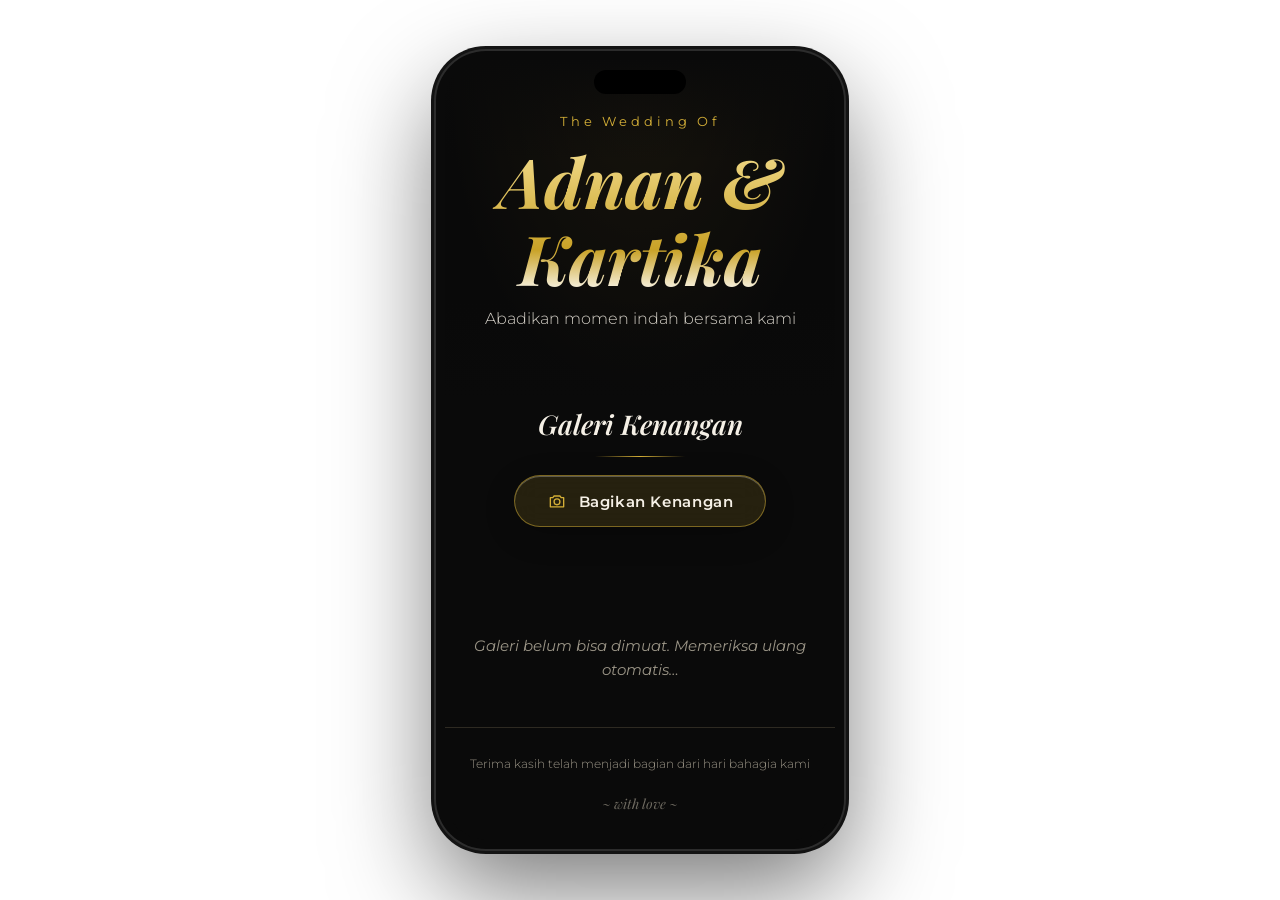
==== index.html @ cdf617f9 "Update index.html" ====
<!DOCTYPE html>
<html lang="id">
<head>
<meta charset="UTF-8">
<meta name="viewport" content="width=device-width, initial-scale=1, viewport-fit=cover">
<title>Galeri Kenangan</title>
<link href="https://fonts.googleapis.com/css2?family=Playfair+Display:ital,wght@0,400;0,600;1,500;1,700&family=Montserrat:wght@300;400;600&display=swap" rel="stylesheet">
<link rel="stylesheet" href="shared.css">
<script>/* penanda mode pratinjau (iframe admin) dipasang sebelum render agar tidak ada lonjakan layout */
if(location.hash==='#preview'&&parent!==window)document.documentElement.className='pv';</script>
<style>
.in>*{animation:up 1.3s cubic-bezier(.2,.7,.2,1) backwards}
.in>:nth-child(2){animation-delay:.25s}.in>:nth-child(3){animation-delay:.5s}
@keyframes up{from{opacity:0;transform:translateY(22px);filter:blur(6px)}}
.vbtn{margin-top:18px;display:inline-flex;align-items:center;gap:12px;padding:15px 32px;border-radius:999px;border:1px solid color-mix(in srgb,var(--gold) 50%,transparent);background:color-mix(in srgb,var(--gold) 14%,transparent);-webkit-backdrop-filter:blur(14px) saturate(1.5);backdrop-filter:blur(14px) saturate(1.5);color:var(--tx);font:600 .95rem 'Montserrat',sans-serif;letter-spacing:.04em;box-shadow:0 8px 32px #0003,inset 0 1px 0 #fff4;transition:transform .5s cubic-bezier(.2,.8,.2,1),background .5s,box-shadow .5s}
.vbtn svg{width:20px;height:20px;fill:none;stroke:var(--gold);stroke-width:1.6;stroke-linejoin:round;transition:transform .6s}
.vbtn:hover,.vbtn:focus-visible{background:color-mix(in srgb,var(--gold) 24%,transparent);transform:translateY(-3px);box-shadow:0 14px 40px #0004,0 0 0 1px var(--gold),inset 0 1px 0 #fff6}
.vbtn:hover svg{transform:rotate(-8deg) scale(1.12)}
.vbtn:active{transform:translateY(-1px) scale(.98)}
.gh{text-align:center;padding:6px 20px 4px}
.gh h2{font:italic 600 1.7rem 'Playfair Display',serif;margin:0}
.gh small{display:block;color:var(--mut);font-size:.8rem;margin-top:4px}
.gh i{display:block;width:90px;height:1px;margin:14px auto 0;background:linear-gradient(90deg,transparent,var(--gold),transparent)}
/* Layout HP: selalu 2 kolom, tidak bergantung lebar jendela (di desktop tampil di dalam bingkai HP) */
.gal{columns:2;column-gap:10px;margin:0;padding:18px 12px 40px}
.ph{break-inside:avoid;margin:0 0 10px;position:relative;overflow:hidden;border-radius:18px;background:var(--card);cursor:pointer;animation:pop 1.9s cubic-bezier(.16,.8,.24,1) backwards;animation-delay:calc(var(--d,0)*140ms);transition:transform .7s cubic-bezier(.2,.8,.2,1),box-shadow .7s,opacity .5s;-webkit-tap-highlight-color:transparent}
/* foto muncul melayang naik, membesar pelan, dan menajam */
@keyframes pop{from{opacity:0;transform:translateY(44px) scale(.9);filter:blur(7px)}}
.ph:hover,.ph:focus-visible,.ph:active{transform:translateY(-8px) rotate(-1.6deg) scale(1.02);box-shadow:0 20px 40px #0008}
.ph.out{opacity:0;transform:scale(.9)}
.ph img{width:100%;display:block;min-height:110px;transition:transform .9s cubic-bezier(.2,.8,.2,1)}
.ph:hover img{transform:scale(1.04)}
.cp{position:absolute;left:0;right:0;bottom:0;padding:26px 10px 8px;text-align:left;color:#fff;background:linear-gradient(transparent,rgba(0,0,0,.66))}
.cp span{display:-webkit-box;-webkit-box-orient:vertical;-webkit-line-clamp:2;line-clamp:2;overflow:hidden;font-size:.66rem;font-weight:300;line-height:1.35;letter-spacing:.01em;color:#fff}
.cp b{display:block;margin-top:1px;color:var(--ac);font-size:.6rem;font-weight:400;letter-spacing:.04em;overflow:hidden;text-overflow:ellipsis;white-space:nowrap}
.cp span:empty{display:none}
.msg{text-align:center;color:var(--mut);padding:30px 20px;font-style:italic}
.adm{display:inline-block;margin-top:14px;padding:6px 10px;color:var(--mut);font:italic .85rem 'Playfair Display',serif;text-decoration:none;opacity:.7;transition:.4s}
.adm:hover{color:var(--gold);opacity:1}
.mask{position:fixed;inset:0;z-index:60;display:grid;place-items:center;padding:12px;background:rgba(5,4,3,.82);backdrop-filter:blur(10px);opacity:0;visibility:hidden;transition:opacity .45s,visibility .45s}
.mask.on{opacity:1;visibility:visible}
.win{width:min(100%,500px);max-height:100%;overflow:auto;background:radial-gradient(circle at 85% 100%,rgba(212,175,55,.28),transparent 55%),radial-gradient(circle at 0 0,rgba(120,90,200,.16),transparent 50%),#14110c;border:1px solid #4a3d1c;border-radius:20px;padding:14px;box-shadow:0 30px 80px #000;transform:translateY(26px) scale(.94);transition:transform .6s cubic-bezier(.2,.8,.2,1)}
.mask.on .win{transform:none}
.bar{display:flex;justify-content:space-between;align-items:center;margin-bottom:10px}
.bar b{font:italic 600 1.1rem 'Playfair Display',serif;color:var(--gold)}
.view{--ar:.75;position:relative;overflow:hidden;margin:auto;width:min(100%,calc((100dvh - 350px)*var(--ar)));aspect-ratio:var(--ar);background:#000;border-radius:14px;transition:width .5s,aspect-ratio .5s}
.view.ls{--ar:1.3333}
.view video,.view img{position:absolute;inset:0;width:100%;height:100%;object-fit:cover}
.mir{transform:scaleX(-1)}
.grid{position:absolute;inset:0;pointer-events:none;opacity:0;transition:.3s;background:linear-gradient(90deg,transparent 33%,#fff5 33% calc(33% + 1px),transparent calc(33% + 1px) 66%,#fff5 66% calc(66% + 1px),transparent calc(66% + 1px)),linear-gradient(transparent 33%,#fff5 33% calc(33% + 1px),transparent calc(33% + 1px) 66%,#fff5 66% calc(66% + 1px),transparent calc(66% + 1px))}
.grid.on{opacity:1}
.cd{position:absolute;inset:0;display:grid;place-items:center;font:700 5rem 'Playfair Display',serif;color:#fff;text-shadow:0 2px 20px #000}
.fl2{position:absolute;inset:0;background:#fff;opacity:0;pointer-events:none}
.fl2.go{animation:fl .5s}@keyframes fl{from{opacity:.85}}
.tools{display:flex;gap:8px;justify-content:center;flex-wrap:wrap;margin:12px 0}
.tools button{background:#201b12;color:#f5f0e6;border:1px solid #3a3222;border-radius:20px;padding:8px 14px;font-size:.8rem;transition:.3s}
.tools button.on{border-color:var(--gold);color:var(--gold)}
#zoom{width:100%;accent-color:var(--gold)}
.shut{display:grid;place-items:center;padding:6px 0 2px}
.shut button{width:70px;height:70px;border-radius:50%;border:3px solid var(--gold);background:radial-gradient(#f5e6b0 0 55%,transparent 57%);transition:transform .2s}
.shut button:active{transform:scale(.9)}
.win[data-s=live] .rev,.win[data-s=live] #pic,.win[data-s=review] .live,.win[data-s=review] video{display:none}
.rev input{width:100%;padding:13px 14px;margin-top:10px;background:rgba(0,0,0,.45);color:#f5f0e6;border:1px solid #3a3528;border-radius:12px;font-size:16px}
.rev input:focus{outline:none;border-color:var(--gold)}
.rev .r{display:flex;gap:10px;margin-top:14px}
.glass{flex:1;min-height:50px;padding:0 18px;border-radius:16px;color:#fff;font-weight:600;letter-spacing:.02em;background:linear-gradient(135deg,rgba(255,255,255,.2),rgba(255,255,255,.05));border:1px solid rgba(255,255,255,.32);-webkit-backdrop-filter:blur(14px) saturate(160%);backdrop-filter:blur(14px) saturate(160%);box-shadow:0 8px 24px rgba(0,0,0,.35),inset 0 1px 0 rgba(255,255,255,.4);transition:transform .3s,background .3s,box-shadow .3s}
.glass:hover{background:linear-gradient(135deg,rgba(255,255,255,.3),rgba(255,255,255,.1));transform:translateY(-1px)}
.glass:active{transform:scale(.97)}
.glass.p{border-color:var(--gold);box-shadow:0 8px 24px rgba(0,0,0,.35),0 0 18px rgba(212,175,55,.3),inset 0 1px 0 rgba(255,255,255,.45)}
.glass:disabled{opacity:.55}
.evt{text-align:center;padding:18px 20px 4px}
.evt .orn{margin-bottom:12px}
footer{padding:26px 20px calc(30px + env(safe-area-inset-bottom))}
footer .fc{margin-top:0}
/* Pratinjau di admin: layar 390px tanpa scrollbar, jarak atas sama dengan bingkai HP (ruang notch) */
html.pv{--top:40px;scrollbar-width:none}
html.pv::-webkit-scrollbar{display:none}
/* Tampilan default = layar HP. Di tablet/desktop tampil dalam bingkai HP di tengah layar.
   Layar HP di dalam bingkai = 390 x 780 px, identik dengan iframe pratinjau di halaman admin */
@media(min-width:700px) and (min-height:560px){
html{background:var(--ob2);--top:40px}
body{height:100dvh;overflow:hidden;display:grid;place-items:center;background:transparent}
body::before{content:'';position:fixed;inset:-15%;z-index:-1;pointer-events:none;background:radial-gradient(circle at 18% 22%,color-mix(in srgb,var(--ac) 70%,var(--ob)),transparent 48%),radial-gradient(circle at 82% 78%,color-mix(in srgb,var(--ac) 45%,var(--ob)),transparent 52%),radial-gradient(circle at 75% 12%,color-mix(in srgb,var(--ac) 30%,var(--ob)),transparent 42%);filter:blur(55px)}
.phone{position:relative;width:408px;height:min(798px,94dvh);padding:9px;border-radius:50px;background:#0a0a0a;box-shadow:0 0 0 2px #2c2c2c,0 0 0 5px #131313,0 40px 100px #0008;transform:translateZ(0)}
.phone::after{content:'';position:absolute;top:19px;left:50%;width:92px;height:24px;margin-left:-46px;border-radius:14px;background:#000;z-index:80;pointer-events:none}
.scr{height:100%;overflow-y:auto;overflow-x:hidden;border-radius:42px;background:var(--bg);scrollbar-width:none}
.scr::-webkit-scrollbar{display:none}
.mask,.lb{inset:9px;border-radius:42px}
}
</style>
</head>
<body>
<div class="phone"><div class="scr" id="scr">
<header class="hero">
  <div class="hbg"></div><div class="shade"></div>
  <i class="sp" id="sp1"></i>
  <div class="in">
    <p class="eb" data-k="eyebrow">The Wedding Of</p>
    <h1 data-k="title">Adnan &amp; Kartika</h1>
    <p class="sub" data-k="sub">Abadikan momen indah bersama kami</p>
  </div>
  <i class="sp" id="sp2"></i>
</header>

<section class="evt" hidden>
  <div class="orn">✦</div>
  <p class="fl" data-k="loc"></p>
  <p class="fd" data-k="date"></p>
</section>

<section class="gh"><h2>Galeri Kenangan</h2><small id="cnt"></small><i></i>
  <button class="vbtn" id="open"><svg viewBox="0 0 24 24" aria-hidden="true"><path d="M4 8h3l1.5-2h7L17 8h3v11H4z"/><circle cx="12" cy="13" r="3.5"/></svg>Bagikan Kenangan</button>
</section>
<main class="gal" id="gal"></main>
<p class="msg" id="emp" hidden>Belum ada kenangan. Jadilah yang pertama membagikan ✦</p>
<p class="msg" id="err" hidden>Galeri belum bisa dimuat. Memeriksa ulang otomatis…</p>

<footer>
  <p class="fc">Terima kasih telah menjadi bagian dari hari bahagia kami</p>
  <a class="adm" href="admin.html">~ with love ~</a>
</footer>
</div>

<div class="mask" id="mask">
  <div class="win" id="win" data-s="live" role="dialog" aria-modal="true" aria-label="Kamera">
    <div class="bar"><b>Bagikan Kenangan</b><button class="x" id="cx" aria-label="Tutup kamera">✕</button></div>
    <div class="view" id="view">
      <video id="v" playsinline muted autoplay></video><img id="pic" alt="Hasil foto">
      <div class="grid" id="grid"></div><div class="cd" id="cd"></div><div class="fl2" id="fl2"></div>
    </div>
    <div class="live">
      <div class="tools">
        <button id="tFlip">🔄 Putar kamera</button><button id="tRot">▯ Potret</button>
        <button id="tGrid">▦ Grid</button><button id="tTimer">⏱ Timer: mati</button>
      </div>
      <input type="range" id="zoom" aria-label="Zoom" hidden>
      <div class="shut"><button id="snap" aria-label="Ambil foto"></button></div>
    </div>
    <div class="rev">
      <input id="nm" placeholder="Nama Anda" maxlength="40" autocomplete="name" aria-label="Nama Anda">
      <input id="ps" placeholder="Pesan untuk mempelai (opsional)" maxlength="100" aria-label="Pesan">
      <div class="r"><button class="glass" id="redo">Ulangi</button><button class="glass p" id="snd">Bagikan</button></div>
    </div>
  </div>
</div>

<div class="lb" id="lb">
  <div class="stg" id="stg"><img class="sl" id="lp" alt=""><img class="sl" id="li" alt="Foto kenangan"><img class="sl" id="ln" alt=""></div>
  <button class="x" aria-label="Tutup">✕</button>
  <div class="lc" id="lc"><b></b><span></span></div>
</div>
<div class="toast" id="toast" role="status" aria-live="polite"></div>
</div>

<script src="shared.js"></script>
<script>
const g=$('gal'),cards=new Map(),v=$('v'),V=$('view'),W=$('win'),M=$('mask');
let first=true,order=[],st=null,face='environment',land=false,grid=false,tm=0,shot=null,busy=false,pu='';
const PV=location.hash==='#preview'&&parent!==window; // dipakai sebagai pratinjau di halaman admin
let PVBG='';
if(PV)document.querySelector('.adm').onclick=e=>{e.preventDefault();toast('Ini pratinjau halaman tamu.')};
if(!PV){try{const c=JSON.parse(localStorage.getItem('cfg'));if(c)applyCfg(c)}catch(e){}}
else{
  addEventListener('message',e=>{
    if(e.source!==parent||!e.data||e.data.type!=='cfg')return;
    if(e.data.bg!==undefined)PVBG=e.data.bg;
    const c=e.data.cfg;c.bgData=c.bgId==='local'?PVBG:'';applyCfg(c);
  });
  parent.postMessage({type:'ready'},'*');
}

/* ===== Galeri (auto-update tiap 8 detik) ===== */
function card(p,i){
  const f=document.createElement('figure');f.className='ph';f.style.setProperty('--d',i);f.tabIndex=0;
  const im=document.createElement('img');im.loading='lazy';im.alt='Kenangan dari '+(p.uploaderName||'tamu');setImg(im,thumbs(p.fileId,700));
  const c=document.createElement('div');c.className='cp';
  const b=document.createElement('b');b.textContent=p.uploaderName||'Tamu';
  const s=document.createElement('span');s.textContent=p.pesan||'';
  c.append(s,b);f.append(im,c);
  const o=()=>lbOpen(order,order.findIndex(x=>x.fileId===p.fileId));
  f.onclick=o;f.onkeydown=e=>{if(e.key==='Enter')o()};
  return f;
}
function sync(ps){
  ps=ps.filter(p=>p.fileId).sort((a,b)=>new Date(b.timestamp)-new Date(a.timestamp));order=ps;
  const ids=new Set(ps.map(p=>p.fileId));
  cards.forEach((el,id)=>{if(!ids.has(id)){el.classList.add('out');setTimeout(()=>el.remove(),500);cards.delete(id)}});
  const fresh=ps.filter(p=>!cards.has(p.fileId));
  if(first)fresh.forEach((p,i)=>{const el=card(p,Math.min(i,12));cards.set(p.fileId,el);g.append(el)});
  else fresh.reverse().forEach(p=>{const el=card(p,0);cards.set(p.fileId,el);g.prepend(el)});
  $('cnt').textContent=ps.length?ps.length+' kenangan terkumpul':'';
  $('emp').hidden=ps.length>0;first=false;
}
async function load(m){
  try{
    const r=await(await fetch(API,{cache:'no-store'})).json();
    if(r.config&&!PV){applyCfg(r.config);try{localStorage.setItem('cfg',JSON.stringify(r.config))}catch(e){}}
    sync(r.photos||[]);$('err').hidden=true;
  }catch(e){if(first)$('err').hidden=false;else if(m)toast('Gagal menyegarkan galeri')}
}
load();setInterval(()=>{if(!document.hidden)load()},8000);
document.addEventListener('visibilitychange',()=>{if(!document.hidden)load()});

/* ===== Kamera (hanya foto) ===== */
const stop=()=>{if(st){st.getTracks().forEach(t=>t.stop());st=null}v.srcObject=null};
async function start(){
  stop();
  try{
    const c={video:{facingMode:{ideal:face},width:{ideal:1920},height:{ideal:1080}},audio:false};
    try{st=await navigator.mediaDevices.getUserMedia(c)}
    catch(e){if(e.name!=='OverconstrainedError')throw e;st=await navigator.mediaDevices.getUserMedia({video:true})}
    v.srcObject=st;v.classList.toggle('mir',face==='user');await v.play();zinit();
  }catch(e){fail(e)}
}
function zinit(){
  const t=st.getVideoTracks()[0],c=t.getCapabilities?t.getCapabilities():{},z=$('zoom');
  if(c.zoom){z.min=c.zoom.min;z.max=c.zoom.max;z.step=c.zoom.step||.1;z.value=t.getSettings().zoom||c.zoom.min;z.hidden=false}else z.hidden=true;
}
$('zoom').oninput=e=>{try{st.getVideoTracks()[0].applyConstraints({advanced:[{zoom:+e.target.value}]}).catch(()=>{})}catch(x){}};
function fail(e){
  closeCam();
  toast(({NotAllowedError:'Izin kamera ditolak. Aktifkan izin kamera di pengaturan browser.',NotFoundError:'Kamera tidak ditemukan di perangkat ini.',NotReadableError:'Kamera sedang dipakai aplikasi lain.'})[e.name]||'Kamera tidak dapat dibuka.');
}
function openCam(){
  if(PV)return toast('Mode pratinjau: kamera hanya aktif di halaman tamu.');
  if(!window.isSecureContext||!navigator.mediaDevices||!navigator.mediaDevices.getUserMedia)return toast('Kamera membutuhkan koneksi HTTPS.');
  try{$('nm').value=localStorage.getItem('nama')||''}catch(e){}
  $('ps').value='';W.dataset.s='live';M.classList.add('on');document.body.style.overflow='hidden';$('cx').focus();start();
}
function closeCam(){busy=false;stop();M.classList.remove('on');document.body.style.overflow='';$('cd').textContent=''}
function review(b){URL.revokeObjectURL(pu);pu=URL.createObjectURL(b);$('pic').src=pu;W.dataset.s='review';stop()}
async function shoot(){
  if(!st||busy)return;busy=true;
  for(let i=tm;i>0;i--){$('cd').textContent=i;await new Promise(r=>setTimeout(r,1000));if(!busy)return}
  $('cd').textContent='';
  const vw=v.videoWidth,vh=v.videoHeight;if(!st||!vw){busy=false;return}
  const bx=V.getBoundingClientRect(),r=bx.width/bx.height;let sw=vw,sh=vw/r;if(sh>vh){sh=vh;sw=vh*r}
  const s=Math.min(1,1600/Math.max(sw,sh)),c=document.createElement('canvas');c.width=Math.round(sw*s);c.height=Math.round(sh*s);
  c.getContext('2d').drawImage(v,(vw-sw)/2,(vh-sh)/2,sw,sh,0,0,c.width,c.height);
  const f=$('fl2');f.classList.remove('go');void f.offsetWidth;f.classList.add('go');
  c.toBlob(b=>{busy=false;if(b){shot=b;review(b)}},'image/jpeg',.9);
}
async function ip(){try{const r=await Promise.race([fetch('https://api.ipify.org?format=json'),new Promise((_,j)=>setTimeout(j,2500))]);return(await r.json()).ip}catch(e){return 'Tidak diketahui'}}
async function sendIt(){
  const n=$('nm').value.trim();
  if(!n){toast('Tulis nama Anda dulu ya');$('nm').focus();return}
  if(!shot)return;
  const b=$('snd');b.disabled=true;b.textContent='Mengirim…';
  try{
    try{localStorage.setItem('nama',n)}catch(e){}
    const fb=await new Promise((res,rej)=>{const r=new FileReader();r.onload=()=>res(r.result.split(',')[1]);r.onerror=rej;r.readAsDataURL(shot)});
    const j=await post({action:'upload',uploaderName:n,pesan:$('ps').value.trim(),ipAddress:await ip(),fileBase64:fb,mimeType:'image/jpeg',fileName:'kenangan_'+Date.now()+'.jpg'});
    if(!j.success)throw 0;
    closeCam();toast('Terima kasih! Kenangan Anda sudah dibagikan 💛');load();
  }catch(e){toast('Gagal mengirim. Periksa koneksi lalu coba lagi.')}
  b.disabled=false;b.textContent='Bagikan';
}
$('open').onclick=openCam;$('cx').onclick=()=>{closeCam();$('open').focus()};$('snap').onclick=shoot;$('snd').onclick=sendIt;
$('redo').onclick=()=>{W.dataset.s='live';start()};
$('tFlip').onclick=()=>{if(busy)return;face=face==='user'?'environment':'user';start()};
$('tRot').onclick=e=>{land=!land;V.classList.toggle('ls',land);e.target.textContent=land?'▭ Lanskap':'▯ Potret'};
$('tGrid').onclick=e=>{grid=!grid;$('grid').classList.toggle('on',grid);e.target.classList.toggle('on',grid)};
$('tTimer').onclick=e=>{tm=[0,3,5][([0,3,5].indexOf(tm)+1)%3];e.target.textContent='⏱ Timer: '+(tm?tm+' dtk':'mati');e.target.classList.toggle('on',!!tm)};
window.onEsc=()=>{if(M.classList.contains('on'))closeCam()};
</script>
</body>
</html>
---- shared.css ----
:root{--bg:#0a0a0a;--tx:#f5f0e6;--card:#171512;--mut:#9a9486;--ln:#2e2a22;--hl:#2a2210;--ac:#D4AF37;--gold:#D4AF37;--g1:#f3dd8f;--g2:#c9a227;--g3:#fff}
*{box-sizing:border-box}
html{scroll-behavior:smooth;background:var(--bg)}
body{margin:0;background:var(--bg);color:var(--tx);font:400 15px/1.6 'Montserrat',system-ui,sans-serif;transition:background .6s,color .6s}
button,input{font:inherit}button{cursor:pointer}
:focus-visible{outline:2px solid var(--gold);outline-offset:3px}
.hero{position:relative;overflow:hidden;min-height:340px;display:flex;align-items:center;justify-content:center;text-align:center;background:radial-gradient(ellipse at 50% 0,var(--hl),var(--bg) 70%)}
.hbg{position:absolute;inset:0;background-size:cover;background-position:50% 50%;opacity:0;transition:opacity 1.4s,transform .5s}
.hbg.on{opacity:1}
.shade{position:absolute;inset:0;background:var(--bg);opacity:.55;transition:opacity .4s}
.hero::before,.hero::after{content:'';position:absolute;left:0;right:0;height:100px;pointer-events:none}
.hero::before{top:0;z-index:1;background:linear-gradient(var(--bg),transparent)}
.hero::after{bottom:0;background:linear-gradient(transparent,var(--bg))}
.in{position:relative;z-index:1;padding:44px 20px 60px;max-width:720px}
.eb{margin:0;color:var(--gold);letter-spacing:.3em;font-size:calc(.8rem*var(--f,1))}
h1{font:italic 700 calc(clamp(2.3rem,9vw,4.3rem)*var(--f,1))/1.12 'Playfair Display',serif;margin:10px 0;background:linear-gradient(var(--g1),var(--g2) 70%,var(--g3));-webkit-background-clip:text;background-clip:text;-webkit-text-fill-color:transparent}
.sub{margin:0;color:var(--tx);opacity:.85;font-weight:300;font-size:calc(1rem*var(--f,1))}
footer{text-align:center;padding:46px 20px calc(34px + env(safe-area-inset-bottom));border-top:1px solid var(--ln)}
.orn{display:flex;align-items:center;justify-content:center;gap:14px;color:var(--gold);margin-bottom:18px}
.orn::before,.orn::after{content:'';width:min(90px,22vw);height:1px;background:linear-gradient(90deg,transparent,var(--gold))}
.orn::after{transform:scaleX(-1)}
.fl{font:italic 500 calc(1.3rem*var(--f,1)) 'Playfair Display',serif;margin:0}
.fd{margin:6px 0 0;color:var(--gold);letter-spacing:.16em;font-size:calc(.82rem*var(--f,1))}
.fl:empty,.fd:empty{display:none}
.fc{margin:18px 0 0;color:var(--mut);font-size:.78rem;font-weight:300}
.btn{flex:1;min-height:48px;padding:0 18px;border-radius:10px;border:1px solid var(--gold);background:none;color:var(--gold);font-weight:600;transition:.3s}
.btn.p{background:var(--gold);color:#000}.btn:disabled{opacity:.5}
.mask,.lb,.toast{--gold:var(--ac);--tx:#f5f0e6;--mut:#9a9486;color:#f5f0e6}
.x{width:40px;height:40px;border-radius:50%;border:1px solid #3a3222;background:#14110c;color:#f5f0e6}
.lb{position:fixed;inset:0;z-index:70;background:rgba(5,4,3,.95);opacity:0;visibility:hidden;transition:opacity .5s,visibility .5s;overflow:hidden}
.lb.on{opacity:1;visibility:visible}
.stg{position:absolute;inset:0;touch-action:pan-y;cursor:grab}
.sl{position:absolute;left:50%;top:46%;max-width:74vw;max-height:62dvh;border-radius:22px;box-shadow:0 20px 60px #000a;transform:translate(-50%,-50%) translateX(var(--x,0px)) scale(var(--s,1));transition:transform .45s cubic-bezier(.2,.8,.2,1),opacity .45s;user-select:none;-webkit-user-drag:none}
.lb:not(.on) .sl{opacity:0!important;transform:translate(-50%,-50%) scale(.8)!important}
.lb .x{position:absolute;z-index:5;top:calc(14px + env(safe-area-inset-top));right:14px}
.lc{position:absolute;z-index:4;left:0;right:0;bottom:calc(24px + env(safe-area-inset-bottom));padding:0 22px;text-align:center;pointer-events:none}
.lc b{display:block;font:italic 600 1.2rem 'Playfair Display',serif;color:var(--gold)}
.lc span{display:block;margin-top:2px;font-size:.9rem;color:#e0d9c7;overflow:hidden;text-overflow:ellipsis;white-space:nowrap}
.lc span:empty{display:none}
.broken{padding:30px 10px;font-size:.75rem;color:#8a8470;text-align:center}
.toast{position:fixed;left:50%;bottom:calc(22px + env(safe-area-inset-bottom));transform:translate(-50%,12px);z-index:99;max-width:90%;background:#1b1810;border:1px solid var(--gold);padding:12px 18px;border-radius:10px;font-size:.85rem;opacity:0;pointer-events:none;transition:.4s}
.toast.on{opacity:1;transform:translate(-50%,0)}
@media(prefers-reduced-motion:reduce){*{animation-duration:.01ms!important;transition-duration:.01ms!important}}
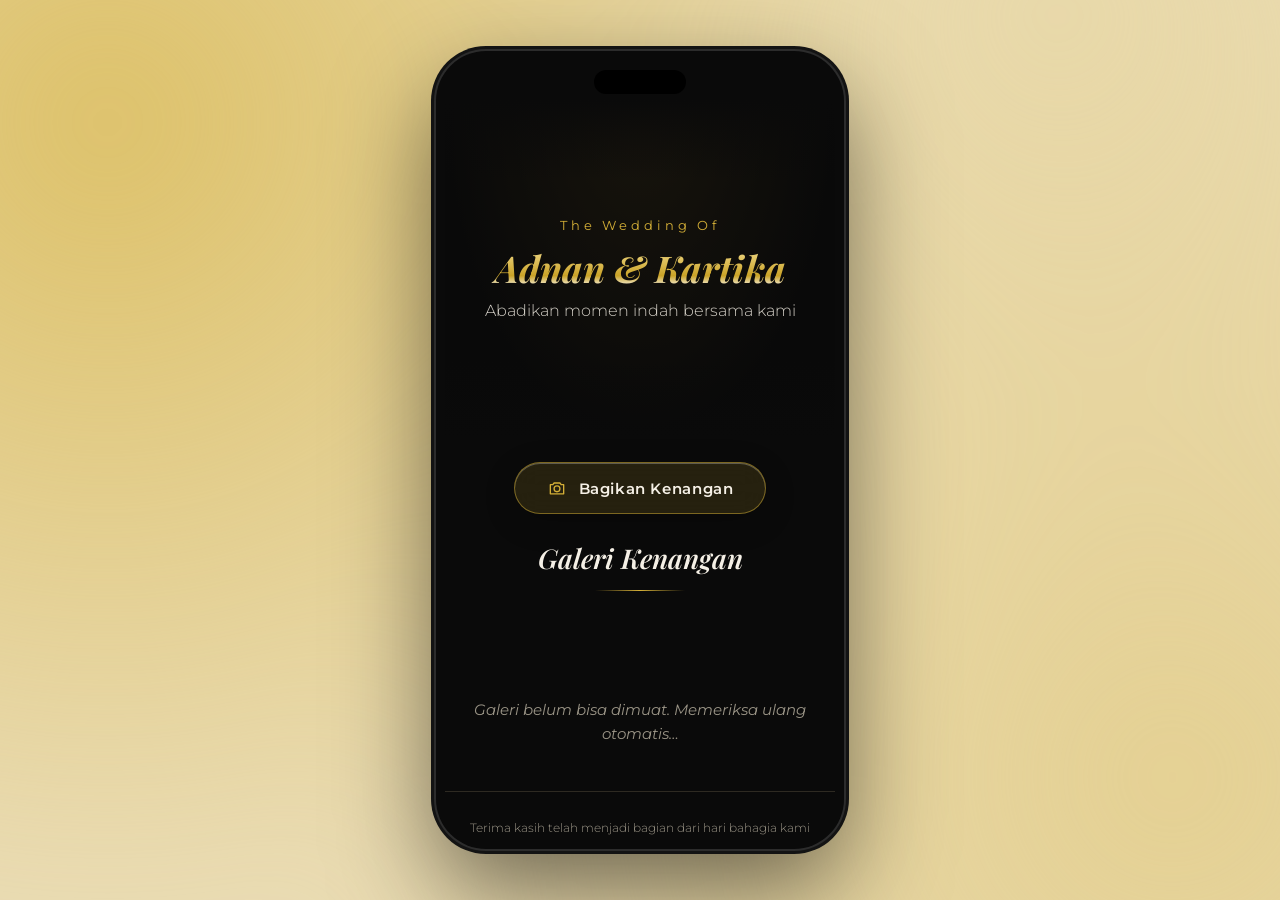
==== commit 77c42213: "Update index.html" ====
--- a/index.html
+++ b/index.html
@@ -12,7 +12,7 @@
 .in>*{animation:up 1.3s cubic-bezier(.2,.7,.2,1) backwards}
 .in>:nth-child(2){animation-delay:.25s}.in>:nth-child(3){animation-delay:.5s}
 @keyframes up{from{opacity:0;transform:translateY(22px);filter:blur(6px)}}
-.vbtn{margin-top:18px;display:inline-flex;align-items:center;gap:12px;padding:15px 32px;border-radius:999px;border:1px solid color-mix(in srgb,var(--gold) 50%,transparent);background:color-mix(in srgb,var(--gold) 14%,transparent);-webkit-backdrop-filter:blur(14px) saturate(1.5);backdrop-filter:blur(14px) saturate(1.5);color:var(--tx);font:600 .95rem 'Montserrat',sans-serif;letter-spacing:.04em;box-shadow:0 8px 32px #0003,inset 0 1px 0 #fff4;transition:transform .5s cubic-bezier(.2,.8,.2,1),background .5s,box-shadow .5s}
+.vbtn{margin:16px 0 26px;display:inline-flex;align-items:center;gap:12px;padding:15px 32px;border-radius:999px;border:1px solid color-mix(in srgb,var(--gold) 50%,transparent);background:color-mix(in srgb,var(--gold) 14%,transparent);-webkit-backdrop-filter:blur(14px) saturate(1.5);backdrop-filter:blur(14px) saturate(1.5);color:var(--tx);font:600 .95rem 'Montserrat',sans-serif;letter-spacing:.04em;box-shadow:0 8px 32px #0003,inset 0 1px 0 #fff4;transition:transform .5s cubic-bezier(.2,.8,.2,1),background .5s,box-shadow .5s}
 .vbtn svg{width:20px;height:20px;fill:none;stroke:var(--gold);stroke-width:1.6;stroke-linejoin:round;transition:transform .6s}
 .vbtn:hover,.vbtn:focus-visible{background:color-mix(in srgb,var(--gold) 24%,transparent);transform:translateY(-3px);box-shadow:0 14px 40px #0004,0 0 0 1px var(--gold),inset 0 1px 0 #fff6}
 .vbtn:hover svg{transform:rotate(-8deg) scale(1.12)}
@@ -68,8 +68,11 @@
 .glass:active{transform:scale(.97)}
 .glass.p{border-color:var(--gold);box-shadow:0 8px 24px rgba(0,0,0,.35),0 0 18px rgba(212,175,55,.3),inset 0 1px 0 rgba(255,255,255,.45)}
 .glass:disabled{opacity:.55}
-.evt{text-align:center;padding:18px 20px 4px}
+/* Grup lokasi & tanggal: di dalam header, posisi vertikal diatur slider (--ep: 0 = atas header, 100 = bawah header).
+   Rumus sama dengan grup teks header, jadi di 0 menempel di tepi atas dan di 100 menempel di tepi bawah. */
+.hero .evt{position:absolute;z-index:1;left:0;right:0;top:calc(var(--ep,100)*1%);transform:translateY(calc(var(--ep,100)*-1%));padding:16px 20px 22px;text-align:center}
 .evt .orn{margin-bottom:12px}
+.hero .orn::before,.hero .orn::after{width:86px} /* tetap, tidak ikut lebar jendela (22vw) agar sama di HP, bingkai, dan pratinjau */
 footer{padding:26px 20px calc(30px + env(safe-area-inset-bottom))}
 footer .fc{margin-top:0}
 /* Pratinjau di admin: layar 390px tanpa scrollbar, jarak atas sama dengan bingkai HP (ruang notch) */
@@ -100,16 +103,16 @@
     <p class="sub" data-k="sub">Abadikan momen indah bersama kami</p>
   </div>
   <i class="sp" id="sp2"></i>
+  <section class="evt" hidden>
+    <div class="orn">✦</div>
+    <p class="fl" data-k="loc"></p>
+    <p class="fd" data-k="date"></p>
+  </section>
 </header>
 
-<section class="evt" hidden>
-  <div class="orn">✦</div>
-  <p class="fl" data-k="loc"></p>
-  <p class="fd" data-k="date"></p>
-</section>
-
-<section class="gh"><h2>Galeri Kenangan</h2><small id="cnt"></small><i></i>
+<section class="gh">
   <button class="vbtn" id="open"><svg viewBox="0 0 24 24" aria-hidden="true"><path d="M4 8h3l1.5-2h7L17 8h3v11H4z"/><circle cx="12" cy="13" r="3.5"/></svg>Bagikan Kenangan</button>
+  <h2>Galeri Kenangan</h2><small id="cnt"></small><i></i>
 </section>
 <main class="gal" id="gal"></main>
 <p class="msg" id="emp" hidden>Belum ada kenangan. Jadilah yang pertama membagikan ✦</p>
--- a/shared.css
+++ b/shared.css
@@ -1,19 +1,20 @@
-:root{--bg:#0a0a0a;--tx:#f5f0e6;--card:#171512;--mut:#9a9486;--ln:#2e2a22;--hl:#2a2210;--ac:#D4AF37;--gold:#D4AF37;--g1:#f3dd8f;--g2:#c9a227;--g3:#fff}
+:root{--bg:#0a0a0a;--tx:#f5f0e6;--card:#171512;--mut:#9a9486;--ln:#2e2a22;--hl:#2a2210;--ac:#D4AF37;--gold:#D4AF37;--g1:#f3dd8f;--g2:#c9a227;--g3:#fff;--ob:#f1ebdd;--ob2:color-mix(in srgb,var(--ac) 25%,var(--ob))}
 *{box-sizing:border-box}
 html{scroll-behavior:smooth;background:var(--bg)}
 body{margin:0;background:var(--bg);color:var(--tx);font:400 15px/1.6 'Montserrat',system-ui,sans-serif;transition:background .6s,color .6s}
 button,input{font:inherit}button{cursor:pointer}
 :focus-visible{outline:2px solid var(--gold);outline-offset:3px}
-.hero{position:relative;overflow:hidden;min-height:340px;display:flex;align-items:center;justify-content:center;text-align:center;background:radial-gradient(ellipse at 50% 0,var(--hl),var(--bg) 70%)}
+.hero{position:relative;overflow:hidden;margin-top:var(--top,10px);min-height:340px;display:flex;flex-direction:column;text-align:center;background:radial-gradient(ellipse at 50% 0,var(--hl),var(--bg) 70%)}
+.sp{display:block;flex:1 1 0;min-height:0}
 .hbg{position:absolute;inset:0;background-size:cover;background-position:50% 50%;opacity:0;transition:opacity 1.4s,transform .5s}
 .hbg.on{opacity:1}
 .shade{position:absolute;inset:0;background:var(--bg);opacity:.55;transition:opacity .4s}
-.hero::before,.hero::after{content:'';position:absolute;left:0;right:0;height:100px;pointer-events:none}
+.hero::before,.hero::after{content:'';position:absolute;left:0;right:0;height:80px;pointer-events:none}
 .hero::before{top:0;z-index:1;background:linear-gradient(var(--bg),transparent)}
 .hero::after{bottom:0;background:linear-gradient(transparent,var(--bg))}
-.in{position:relative;z-index:1;padding:44px 20px 60px;max-width:720px}
+.in{position:relative;z-index:1;flex:none;align-self:center;width:100%;max-width:720px;padding:28px 20px}
 .eb{margin:0;color:var(--gold);letter-spacing:.3em;font-size:calc(.8rem*var(--f,1))}
-h1{font:italic 700 calc(clamp(2.3rem,9vw,4.3rem)*var(--f,1))/1.12 'Playfair Display',serif;margin:10px 0;background:linear-gradient(var(--g1),var(--g2) 70%,var(--g3));-webkit-background-clip:text;background-clip:text;-webkit-text-fill-color:transparent}
+h1{font:italic 700 calc(2.3rem*var(--f,1))/1.12 'Playfair Display',serif;margin:10px 0;background:linear-gradient(var(--g1),var(--g2) 70%,var(--g3));-webkit-background-clip:text;background-clip:text;-webkit-text-fill-color:transparent}
 .sub{margin:0;color:var(--tx);opacity:.85;font-weight:300;font-size:calc(1rem*var(--f,1))}
 footer{text-align:center;padding:46px 20px calc(34px + env(safe-area-inset-bottom));border-top:1px solid var(--ln)}
 .orn{display:flex;align-items:center;justify-content:center;gap:14px;color:var(--gold);margin-bottom:18px}
@@ -27,10 +28,10 @@
 .btn.p{background:var(--gold);color:#000}.btn:disabled{opacity:.5}
 .mask,.lb,.toast{--gold:var(--ac);--tx:#f5f0e6;--mut:#9a9486;color:#f5f0e6}
 .x{width:40px;height:40px;border-radius:50%;border:1px solid #3a3222;background:#14110c;color:#f5f0e6}
-.lb{position:fixed;inset:0;z-index:70;background:rgba(5,4,3,.95);opacity:0;visibility:hidden;transition:opacity .5s,visibility .5s;overflow:hidden}
+.lb{position:fixed;inset:0;z-index:70;background:rgba(5,4,3,.95);opacity:0;visibility:hidden;transition:opacity .8s,visibility .8s;overflow:hidden}
 .lb.on{opacity:1;visibility:visible}
 .stg{position:absolute;inset:0;touch-action:pan-y;cursor:grab}
-.sl{position:absolute;left:50%;top:46%;max-width:74vw;max-height:62dvh;border-radius:22px;box-shadow:0 20px 60px #000a;transform:translate(-50%,-50%) translateX(var(--x,0px)) scale(var(--s,1));transition:transform .45s cubic-bezier(.2,.8,.2,1),opacity .45s;user-select:none;-webkit-user-drag:none}
+.sl{position:absolute;left:50%;top:46%;max-width:74%;max-height:64%;border-radius:22px;box-shadow:0 20px 60px #000a;transform:translate(-50%,-50%) translateX(var(--x,0px)) scale(var(--s,1));transition:transform .85s cubic-bezier(.22,.7,.18,1),opacity .85s ease;will-change:transform,opacity;user-select:none;-webkit-user-drag:none}
 .lb:not(.on) .sl{opacity:0!important;transform:translate(-50%,-50%) scale(.8)!important}
 .lb .x{position:absolute;z-index:5;top:calc(14px + env(safe-area-inset-top));right:14px}
 .lc{position:absolute;z-index:4;left:0;right:0;bottom:calc(24px + env(safe-area-inset-bottom));padding:0 22px;text-align:center;pointer-events:none}
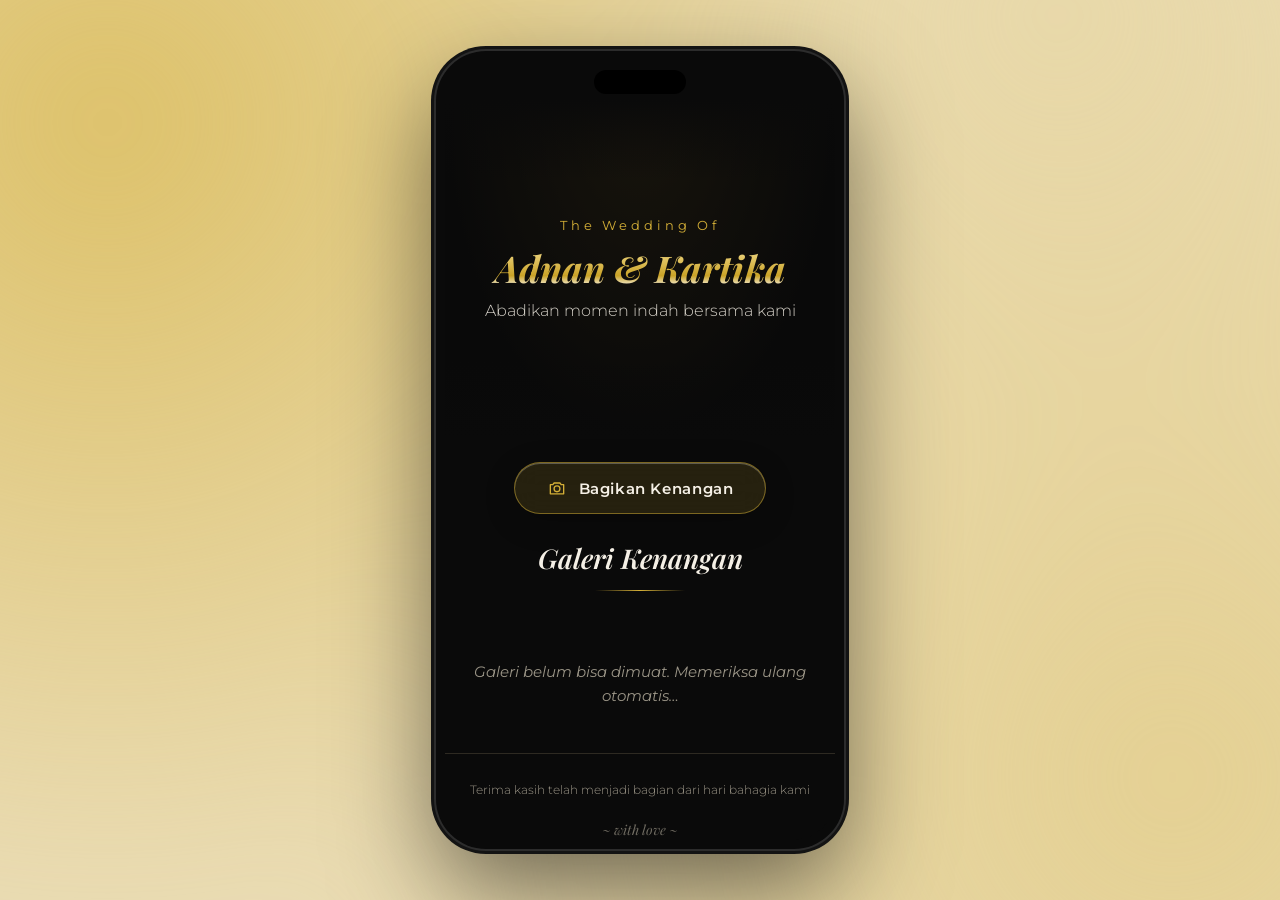
==== commit b3ae5cd7: "Update index.html" ====
--- a/index.html
+++ b/index.html
@@ -21,19 +21,50 @@
 .gh h2{font:italic 600 1.7rem 'Playfair Display',serif;margin:0}
 .gh small{display:block;color:var(--mut);font-size:.8rem;margin-top:4px}
 .gh i{display:block;width:90px;height:1px;margin:14px auto 0;background:linear-gradient(90deg,transparent,var(--gold),transparent)}
-/* Layout HP: selalu 2 kolom, tidak bergantung lebar jendela (di desktop tampil di dalam bingkai HP) */
-.gal{columns:2;column-gap:10px;margin:0;padding:18px 12px 40px}
-.ph{break-inside:avoid;margin:0 0 10px;position:relative;overflow:hidden;border-radius:18px;background:var(--card);cursor:pointer;animation:pop 1.9s cubic-bezier(.16,.8,.24,1) backwards;animation-delay:calc(var(--d,0)*140ms);transition:transform .7s cubic-bezier(.2,.8,.2,1),box-shadow .7s,opacity .5s;-webkit-tap-highlight-color:transparent}
+/* ===== Galeri: 3 kolom seamless, tanpa celah, tiap kolom hanyut berlawanan arah =====
+   JS (build) mengisi .gal dengan 3 .col; tiap .col berisi .trk yang memuat salinan daftar foto berulang.
+   .trk digeser tepat sejauh satu salinan (--p) lalu mengulang, jadi putarannya tak terlihat putus. */
+.gal{position:relative;overflow:hidden;display:grid;grid-template-columns:repeat(3,1fr);margin:20px 0 0;padding:0}
+.gal::before,.gal::after{content:'';position:absolute;left:0;right:0;height:46px;z-index:9;pointer-events:none}
+.gal::before{top:0;background:linear-gradient(var(--bg),transparent)}
+.gal::after{bottom:0;background:linear-gradient(transparent,var(--bg))}
+.col{position:relative;min-width:0}
+.trk{will-change:transform;animation-timing-function:linear;animation-iteration-count:infinite}
+.trk.up{animation-name:up}.trk.dn{animation-name:dn}
+@keyframes up{to{transform:translateY(calc(var(--p)*-1))}}
+@keyframes dn{from{transform:translateY(calc(var(--p)*-1))}to{transform:translateY(0)}}
+.ph{display:block;margin:0;position:relative;overflow:hidden;background:var(--card);cursor:pointer;animation:pop 1.9s cubic-bezier(.16,.8,.24,1) backwards;animation-delay:calc(var(--d,0)*140ms);transition:transform .7s cubic-bezier(.2,.8,.2,1),box-shadow .7s,filter .7s,opacity .7s;-webkit-tap-highlight-color:transparent}
 /* foto muncul melayang naik, membesar pelan, dan menajam */
 @keyframes pop{from{opacity:0;transform:translateY(44px) scale(.9);filter:blur(7px)}}
-.ph:hover,.ph:focus-visible,.ph:active{transform:translateY(-8px) rotate(-1.6deg) scale(1.02);box-shadow:0 20px 40px #0008}
-.ph.out{opacity:0;transform:scale(.9)}
-.ph img{width:100%;display:block;min-height:110px;transition:transform .9s cubic-bezier(.2,.8,.2,1)}
-.ph:hover img{transform:scale(1.04)}
-.cp{position:absolute;left:0;right:0;bottom:0;padding:26px 10px 8px;text-align:left;color:#fff;background:linear-gradient(transparent,rgba(0,0,0,.66))}
-.cp span{display:-webkit-box;-webkit-box-orient:vertical;-webkit-line-clamp:2;line-clamp:2;overflow:hidden;font-size:.66rem;font-weight:300;line-height:1.35;letter-spacing:.01em;color:#fff}
-.cp b{display:block;margin-top:1px;color:var(--ac);font-size:.6rem;font-weight:400;letter-spacing:.04em;overflow:hidden;text-overflow:ellipsis;white-space:nowrap}
-.cp span:empty{display:none}
+.ph img{display:block;width:100%;height:100%;object-fit:cover}
+.ph .broken{height:100%;display:grid;place-items:center}
+.col:nth-child(1) .ph{transform-origin:15% 50%}
+.col:nth-child(3) .ph{transform-origin:85% 50%}
+/* Hover (hanya perangkat dengan kursor): foto yang disorot membesar & mengambang di atas tetangga, kolomnya berhenti sejenak,
+   foto lain jadi hitam-putih dan meredup. Di layar sentuh efek ini tidak dipakai (hover menempel setelah ketukan). */
+@media(hover:hover) and (pointer:fine){
+  .col:hover{z-index:5}
+  .col:hover .trk{animation-play-state:paused}
+  .ph:is(:hover,:focus-visible){z-index:3;transform:scale(1.22);box-shadow:0 18px 44px #000b,0 0 0 1px color-mix(in srgb,var(--ac) 55%,transparent)}
+  .gal:has(.ph:is(:hover,:focus-visible)) .ph:not(:is(:hover,:focus-visible)){filter:grayscale(1) brightness(.72);opacity:.6}
+}
+/* Nama + pesan: berjalan horizontal sangat pelan di bawah foto (marquee tanpa putus).
+   Tiap .mi (satu salinan) minimal selebar kolom (100cqw), jadi dua salinan selalu cukup menutup ruang. */
+.cp{position:absolute;left:0;right:0;bottom:0;padding:20px 0 6px;color:#fff;pointer-events:none;background:linear-gradient(transparent,rgba(0,0,0,.7))}
+.mq{container-type:inline-size;overflow:hidden;-webkit-mask-image:linear-gradient(90deg,transparent,#000 10%,#000 90%,transparent);mask-image:linear-gradient(90deg,transparent,#000 10%,#000 90%,transparent)}
+.mt{display:flex;width:max-content;animation:mq 30s linear infinite;will-change:transform}
+@keyframes mq{to{transform:translateX(-50%)}}
+.mi{flex:none;display:flex;align-items:baseline;gap:.75em;min-width:100cqw;padding-right:1.5em;white-space:nowrap;font-size:.62rem;line-height:1.5}
+.mi b{color:var(--ac);font-weight:600;letter-spacing:.14em;text-transform:uppercase}
+.mi i{font-style:normal;font-weight:300;letter-spacing:.02em;color:#fff}
+.mi u{text-decoration:none;color:var(--ac);opacity:.65}
+/* Pengguna yang meminta gerak dikurangi: tanpa drift & marquee, galeri tampil statis dan utuh */
+@media(prefers-reduced-motion:reduce){
+  .gal{height:auto!important}
+  .trk,.mt{animation:none!important}
+  .cpy+.cpy,.mi+.mi{display:none}
+  .mi{min-width:0}
+}
 .msg{text-align:center;color:var(--mut);padding:30px 20px;font-style:italic}
 .adm{display:inline-block;margin-top:14px;padding:6px 10px;color:var(--mut);font:italic .85rem 'Playfair Display',serif;text-decoration:none;opacity:.7;transition:.4s}
 .adm:hover{color:var(--gold);opacity:1}
@@ -157,7 +188,7 @@
 
 <script src="shared.js"></script>
 <script>
-const g=$('gal'),cards=new Map(),v=$('v'),V=$('view'),W=$('win'),M=$('mask');
+const g=$('gal'),v=$('v'),V=$('view'),W=$('win'),M=$('mask');
 let first=true,order=[],st=null,face='environment',land=false,grid=false,tm=0,shot=null,busy=false,pu='';
 const PV=location.hash==='#preview'&&parent!==window; // dipakai sebagai pratinjau di halaman admin
 let PVBG='';
@@ -173,24 +204,64 @@
 }
 
 /* ===== Galeri (auto-update tiap 8 detik) ===== */
-function card(p,i){
-  const f=document.createElement('figure');f.className='ph';f.style.setProperty('--d',i);f.tabIndex=0;
-  const im=document.createElement('img');im.loading='lazy';im.alt='Kenangan dari '+(p.uploaderName||'tamu');setImg(im,thumbs(p.fileId,700));
-  const c=document.createElement('div');c.className='cp';
-  const b=document.createElement('b');b.textContent=p.uploaderName||'Tamu';
-  const s=document.createElement('span');s.textContent=p.pesan||'';
-  c.append(s,b);f.append(im,c);
+const RT=[1.34,1,1.5,1.2,.8,1.25,1.4]; // rasio tinggi/lebar foto di grid (dipilih dari ID foto, jadi tetap sama tiap dibuka)
+const SPD=[15,11,13],MQS=12;           // kecepatan drift kolom 1-3 (px/detik) dan marquee teks (px/detik): sengaja super pelan
+let sig='',bw=0,CW=130;
+const hs=s=>{let h=0;for(let i=0;i<s.length;i++)h=(h*31+s.charCodeAt(i))>>>0;return h};
+function mi(nm,ms,hid){
+  const s=document.createElement('span');s.className='mi';if(hid)s.setAttribute('aria-hidden','true');
+  const b=document.createElement('b');b.textContent=nm;s.append(b);
+  if(ms){const i=document.createElement('i');i.textContent=ms;s.append(i)}
+  const u=document.createElement('u');u.textContent='✦';s.append(u);return s;
+}
+function marq(p){ // bukan "cap": nama itu sudah dipakai shared.js untuk caption lightbox
+  const nm=p.uploaderName||'Tamu',ms=p.pesan||'',c=document.createElement('div'),q=document.createElement('div'),t=document.createElement('div');
+  c.className='cp';q.className='mq';t.className='mt';
+  const d=Math.max(CW,nm.length*7.5+ms.length*5.6+40)/MQS; // lama satu putaran: jarak satu salinan teks / kecepatan
+  t.style.animationDuration=d+'s';t.style.animationDelay=-(hs(p.fileId)%100)/100*d+'s'; // fase acak agar tiap foto tidak bergerak serempak
+  t.append(mi(nm,ms),mi(nm,ms,true));q.append(t);c.append(q);return c;
+}
+function tile(p,h,main,d){
+  const f=document.createElement('figure');f.className='ph';f.style.height=h+'px';f.style.setProperty('--d',d);
+  const im=document.createElement('img');im.loading='lazy';im.alt=main?'Kenangan dari '+(p.uploaderName||'tamu'):'';setImg(im,thumbs(p.fileId,400));
+  f.append(im,marq(p));
   const o=()=>lbOpen(order,order.findIndex(x=>x.fileId===p.fileId));
-  f.onclick=o;f.onkeydown=e=>{if(e.key==='Enter')o()};
+  f.onclick=o;
+  if(main){f.tabIndex=0;f.onkeydown=e=>{if(e.key==='Enter')o()}} // salinan pengulang tidak ikut tab / pembaca layar
   return f;
 }
+// Susun ulang 3 kolom. Dipanggil hanya bila daftar foto atau lebar layar berubah; posisi drift tiap kolom dipertahankan.
+function build(){
+  const ps=order,n=ps.length,cw=g.clientWidth/3;
+  const ph=[...g.querySelectorAll('.trk')].map(t=>{const a=t.getAnimations()[0];return a?(a.effect.getComputedTiming().progress||0):0});
+  g.textContent='';g.style.height='';bw=g.clientWidth;CW=cw;
+  if(!n||!cw)return;
+  const asc=[...ps].reverse(); // urutan unggah: foto ke-k selalu masuk kolom k%3, jadi foto baru tidak mengacak kolom lain
+  const cols=[0,1,2].map(j=>{
+    let l=asc.filter((_,k)=>k%3===j).reverse(); // di dalam kolom, terbaru di atas
+    if(!l.length)l=[ps[j%n]];                     // kurang dari 3 foto: kolom kosong diisi ulang agar grid tetap penuh
+    const hh=l.map(p=>Math.round(cw*RT[(hs(p.fileId)+j)%RT.length])); // tinggi bulat (px): tanpa garis halus antar foto
+    return{l,hh,p:hh.reduce((a,b)=>a+b,0)};
+  });
+  const H=Math.max(460,Math.min(880,Math.max(...cols.map(c=>c.p)))); // tinggi jendela galeri menyesuaikan jumlah foto
+  g.style.height=H+'px';
+  cols.forEach((c,j)=>{
+    const col=document.createElement('div'),trk=document.createElement('div'),k=Math.ceil(H/c.p)+1,dur=c.p/SPD[j];
+    col.className='col';trk.className='trk '+(j===1?'dn':'up'); // kolom 1 & 3 naik, kolom 2 turun
+    trk.style.setProperty('--p',c.p+'px');trk.style.animationDuration=dur+'s';trk.style.animationDelay=-(ph[j]||0)*dur+'s';
+    for(let r=0;r<k;r++){
+      const cp=document.createElement('div');cp.className='cpy';
+      c.l.forEach((p,i)=>cp.append(tile(p,c.hh[i],r===0,Math.min(i,8)+j)));
+      trk.append(cp);
+    }
+    col.append(trk);g.append(col);
+  });
+}
+let rz;addEventListener('resize',()=>{clearTimeout(rz);rz=setTimeout(()=>{if(g.clientWidth!==bw)build()},200)});
 function sync(ps){
   ps=ps.filter(p=>p.fileId).sort((a,b)=>new Date(b.timestamp)-new Date(a.timestamp));order=ps;
-  const ids=new Set(ps.map(p=>p.fileId));
-  cards.forEach((el,id)=>{if(!ids.has(id)){el.classList.add('out');setTimeout(()=>el.remove(),500);cards.delete(id)}});
-  const fresh=ps.filter(p=>!cards.has(p.fileId));
-  if(first)fresh.forEach((p,i)=>{const el=card(p,Math.min(i,12));cards.set(p.fileId,el);g.append(el)});
-  else fresh.reverse().forEach(p=>{const el=card(p,0);cards.set(p.fileId,el);g.prepend(el)});
+  const s=ps.map(p=>p.fileId).join(',');
+  if(s!==sig){sig=s;build()}
   $('cnt').textContent=ps.length?ps.length+' kenangan terkumpul':'';
   $('emp').hidden=ps.length>0;first=false;
 }
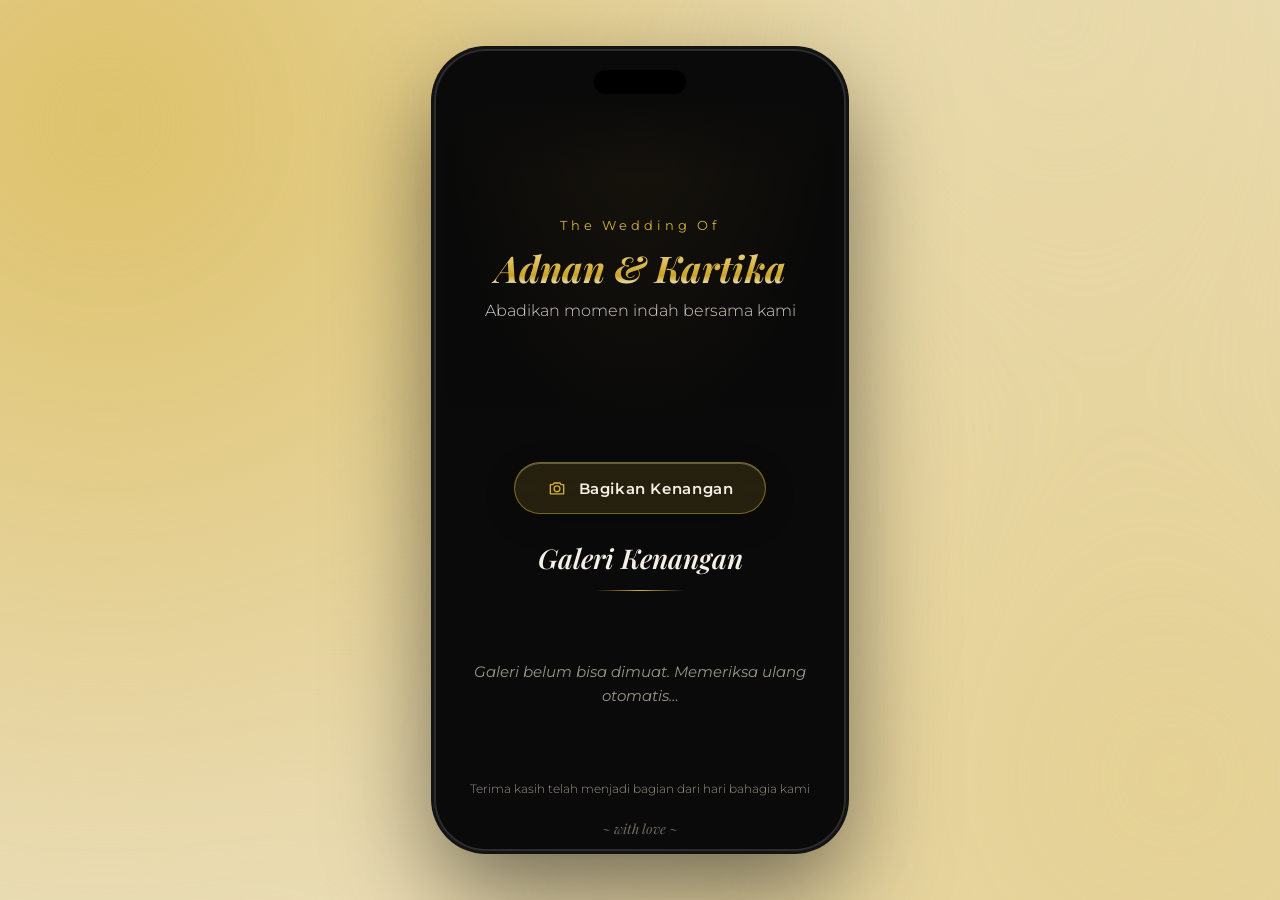
==== commit 0e28d905: "Update index.html" ====
--- a/index.html
+++ b/index.html
@@ -21,25 +21,28 @@
 .gh h2{font:italic 600 1.7rem 'Playfair Display',serif;margin:0}
 .gh small{display:block;color:var(--mut);font-size:.8rem;margin-top:4px}
 .gh i{display:block;width:90px;height:1px;margin:14px auto 0;background:linear-gradient(90deg,transparent,var(--gold),transparent)}
-/* ===== Galeri: 3 kolom seamless, tanpa celah, tiap kolom hanyut berlawanan arah =====
-   JS (build) mengisi .gal dengan 3 .col; tiap .col berisi .trk yang memuat salinan daftar foto berulang.
-   .trk digeser tepat sejauh satu salinan (--p) lalu mengulang, jadi putarannya tak terlihat putus. */
-.gal{position:relative;overflow:hidden;display:grid;grid-template-columns:repeat(3,1fr);margin:20px 0 0;padding:0}
-.gal::before,.gal::after{content:'';position:absolute;left:0;right:0;height:46px;z-index:9;pointer-events:none}
-.gal::before{top:0;background:linear-gradient(var(--bg),transparent)}
-.gal::after{bottom:0;background:linear-gradient(transparent,var(--bg))}
+/* ===== Galeri: 2 kolom ala Pinterest (ada gap, kartu bersudut melengkung), tiap kolom hanyut berlawanan arah =====
+   JS (build) mengisi .gal dengan 2 .col; tiap .col berisi .trk yang memuat salinan daftar foto berulang.
+   .trk digeser tepat sejauh satu salinan (--p) lalu mengulang, jadi putarannya tak terlihat putus.
+   --gap = jarak antar kolom sekaligus antar kartu; JS membacanya agar panjang putaran selalu tepat. */
+.gal{--gap:10px;position:relative;overflow:hidden;display:grid;grid-template-columns:repeat(2,1fr);column-gap:var(--gap);margin:20px 0 0;padding:0 12px}
+.gal::before,.gal::after{content:'';position:absolute;left:0;right:0;z-index:9;pointer-events:none}
+.gal::before{top:0;height:46px;background:linear-gradient(var(--bg),transparent)}
+/* fade bawah lebih tinggi: foto larut ke latar footer tanpa garis batas */
+.gal::after{bottom:0;height:92px;background:linear-gradient(transparent,color-mix(in srgb,var(--bg) 62%,transparent) 55%,var(--bg) 90%)}
 .col{position:relative;min-width:0}
+.cpy{display:flow-root} /* margin bawah kartu terakhir tetap di dalam salinan, jadi panjang putaran = tinggi satu salinan */
 .trk{will-change:transform;animation-timing-function:linear;animation-iteration-count:infinite}
 .trk.up{animation-name:up}.trk.dn{animation-name:dn}
 @keyframes up{to{transform:translateY(calc(var(--p)*-1))}}
 @keyframes dn{from{transform:translateY(calc(var(--p)*-1))}to{transform:translateY(0)}}
-.ph{display:block;margin:0;position:relative;overflow:hidden;background:var(--card);cursor:pointer;animation:pop 1.9s cubic-bezier(.16,.8,.24,1) backwards;animation-delay:calc(var(--d,0)*140ms);transition:transform .7s cubic-bezier(.2,.8,.2,1),box-shadow .7s,filter .7s,opacity .7s;-webkit-tap-highlight-color:transparent}
+.ph{display:block;margin:0 0 var(--gap);border-radius:18px;position:relative;overflow:hidden;background:var(--card);cursor:pointer;animation:pop 1.9s cubic-bezier(.16,.8,.24,1) backwards;animation-delay:calc(var(--d,0)*140ms);transition:transform .7s cubic-bezier(.2,.8,.2,1),box-shadow .7s,filter .7s,opacity .7s;-webkit-tap-highlight-color:transparent}
 /* foto muncul melayang naik, membesar pelan, dan menajam */
 @keyframes pop{from{opacity:0;transform:translateY(44px) scale(.9);filter:blur(7px)}}
 .ph img{display:block;width:100%;height:100%;object-fit:cover}
 .ph .broken{height:100%;display:grid;place-items:center}
-.col:nth-child(1) .ph{transform-origin:15% 50%}
-.col:nth-child(3) .ph{transform-origin:85% 50%}
+.col:nth-child(1) .ph{transform-origin:25% 50%}
+.col:nth-child(2) .ph{transform-origin:75% 50%}
 /* Hover (hanya perangkat dengan kursor): foto yang disorot membesar & mengambang di atas tetangga, kolomnya berhenti sejenak,
    foto lain jadi hitam-putih dan meredup. Di layar sentuh efek ini tidak dipakai (hover menempel setelah ketukan). */
 @media(hover:hover) and (pointer:fine){
@@ -61,6 +64,7 @@
 /* Pengguna yang meminta gerak dikurangi: tanpa drift & marquee, galeri tampil statis dan utuh */
 @media(prefers-reduced-motion:reduce){
   .gal{height:auto!important}
+  .gal::before,.gal::after{display:none} /* galeri tidak dipotong, jadi tak perlu fade tepi */
   .trk,.mt{animation:none!important}
   .cpy+.cpy,.mi+.mi{display:none}
   .mi{min-width:0}
@@ -104,7 +108,7 @@
 .hero .evt{position:absolute;z-index:1;left:0;right:0;top:calc(var(--ep,100)*1%);transform:translateY(calc(var(--ep,100)*-1%));padding:16px 20px 22px;text-align:center}
 .evt .orn{margin-bottom:12px}
 .hero .orn::before,.hero .orn::after{width:86px} /* tetap, tidak ikut lebar jendela (22vw) agar sama di HP, bingkai, dan pratinjau */
-footer{padding:26px 20px calc(30px + env(safe-area-inset-bottom))}
+footer{padding:26px 20px calc(30px + env(safe-area-inset-bottom));border-top:0} /* tanpa garis: galeri larut mulus ke footer */
 footer .fc{margin-top:0}
 /* Pratinjau di admin: layar 390px tanpa scrollbar, jarak atas sama dengan bingkai HP (ruang notch) */
 html.pv{--top:40px;scrollbar-width:none}
@@ -205,8 +209,8 @@
 
 /* ===== Galeri (auto-update tiap 8 detik) ===== */
 const RT=[1.34,1,1.5,1.2,.8,1.25,1.4]; // rasio tinggi/lebar foto di grid (dipilih dari ID foto, jadi tetap sama tiap dibuka)
-const SPD=[15,11,13],MQS=12;           // kecepatan drift kolom 1-3 (px/detik) dan marquee teks (px/detik): sengaja super pelan
-let sig='',bw=0,CW=130;
+const NC=2,SPD=[15,11],MQS=12;         // jumlah kolom; kecepatan drift tiap kolom dan marquee teks (px/detik): sengaja super pelan
+let sig='',bw=0,CW=178;
 const hs=s=>{let h=0;for(let i=0;i<s.length;i++)h=(h*31+s.charCodeAt(i))>>>0;return h};
 function mi(nm,ms,hid){
   const s=document.createElement('span');s.className='mi';if(hid)s.setAttribute('aria-hidden','true');
@@ -230,24 +234,25 @@
   if(main){f.tabIndex=0;f.onkeydown=e=>{if(e.key==='Enter')o()}} // salinan pengulang tidak ikut tab / pembaca layar
   return f;
 }
-// Susun ulang 3 kolom. Dipanggil hanya bila daftar foto atau lebar layar berubah; posisi drift tiap kolom dipertahankan.
+// Susun ulang kolom. Dipanggil hanya bila daftar foto atau lebar layar berubah; posisi drift tiap kolom dipertahankan.
 function build(){
-  const ps=order,n=ps.length,cw=g.clientWidth/3;
+  const ps=order,n=ps.length,cs=getComputedStyle(g),gap=parseFloat(cs.columnGap)||0;
+  const cw=(g.clientWidth-(parseFloat(cs.paddingLeft)||0)-(parseFloat(cs.paddingRight)||0)-gap*(NC-1))/NC; // lebar satu kartu
   const ph=[...g.querySelectorAll('.trk')].map(t=>{const a=t.getAnimations()[0];return a?(a.effect.getComputedTiming().progress||0):0});
   g.textContent='';g.style.height='';bw=g.clientWidth;CW=cw;
-  if(!n||!cw)return;
-  const asc=[...ps].reverse(); // urutan unggah: foto ke-k selalu masuk kolom k%3, jadi foto baru tidak mengacak kolom lain
-  const cols=[0,1,2].map(j=>{
-    let l=asc.filter((_,k)=>k%3===j).reverse(); // di dalam kolom, terbaru di atas
-    if(!l.length)l=[ps[j%n]];                     // kurang dari 3 foto: kolom kosong diisi ulang agar grid tetap penuh
-    const hh=l.map(p=>Math.round(cw*RT[(hs(p.fileId)+j)%RT.length])); // tinggi bulat (px): tanpa garis halus antar foto
-    return{l,hh,p:hh.reduce((a,b)=>a+b,0)};
+  if(!n||!(cw>0))return;
+  const asc=[...ps].reverse(); // urutan unggah: foto ke-k selalu masuk kolom k%NC, jadi foto baru tidak mengacak kolom lain
+  const cols=[...Array(NC).keys()].map(j=>{
+    let l=asc.filter((_,k)=>k%NC===j).reverse(); // di dalam kolom, terbaru di atas
+    if(!l.length)l=[ps[j%n]];                     // foto lebih sedikit dari kolom: kolom kosong diisi ulang agar grid tetap penuh
+    const hh=l.map(p=>Math.round(cw*RT[(hs(p.fileId)+j)%RT.length])); // tinggi bulat (px): tanpa garis halus antar kartu
+    return{l,hh,p:hh.reduce((a,b)=>a+b+gap,0)};  // panjang satu putaran = tinggi semua kartu + gap di bawah tiap kartu
   });
   const H=Math.max(460,Math.min(880,Math.max(...cols.map(c=>c.p)))); // tinggi jendela galeri menyesuaikan jumlah foto
   g.style.height=H+'px';
   cols.forEach((c,j)=>{
     const col=document.createElement('div'),trk=document.createElement('div'),k=Math.ceil(H/c.p)+1,dur=c.p/SPD[j];
-    col.className='col';trk.className='trk '+(j===1?'dn':'up'); // kolom 1 & 3 naik, kolom 2 turun
+    col.className='col';trk.className='trk '+(j%2?'dn':'up'); // kolom 1 naik, kolom 2 turun (bila 3 kolom: naik, turun, naik)
     trk.style.setProperty('--p',c.p+'px');trk.style.animationDuration=dur+'s';trk.style.animationDelay=-(ph[j]||0)*dur+'s';
     for(let r=0;r<k;r++){
       const cp=document.createElement('div');cp.className='cpy';
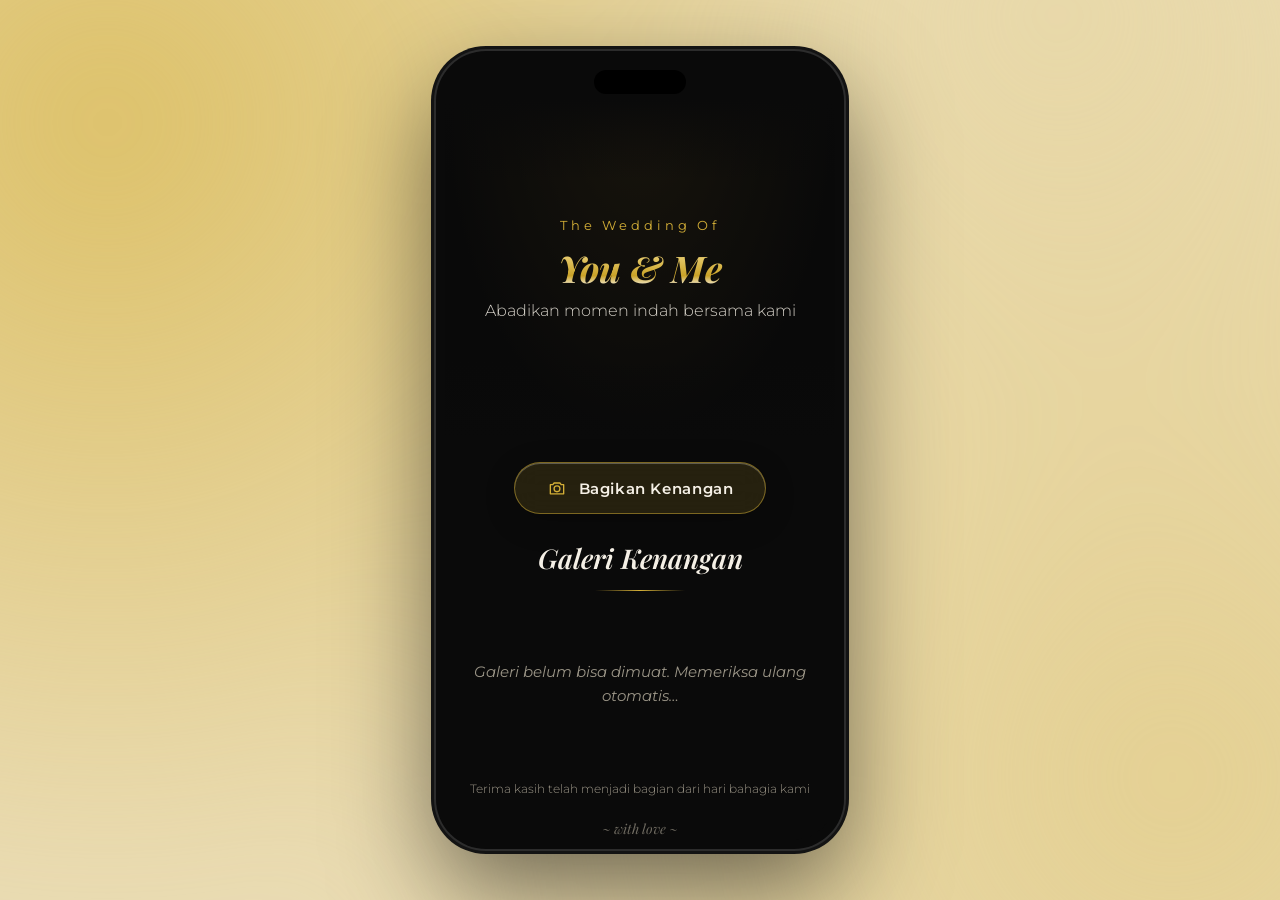
==== commit b54eab7a: "Update index.html" ====
--- a/index.html
+++ b/index.html
@@ -134,7 +134,7 @@
   <i class="sp" id="sp1"></i>
   <div class="in">
     <p class="eb" data-k="eyebrow">The Wedding Of</p>
-    <h1 data-k="title">Adnan &amp; Kartika</h1>
+    <h1 data-k="title">You &amp; Me</h1>
     <p class="sub" data-k="sub">Abadikan momen indah bersama kami</p>
   </div>
   <i class="sp" id="sp2"></i>
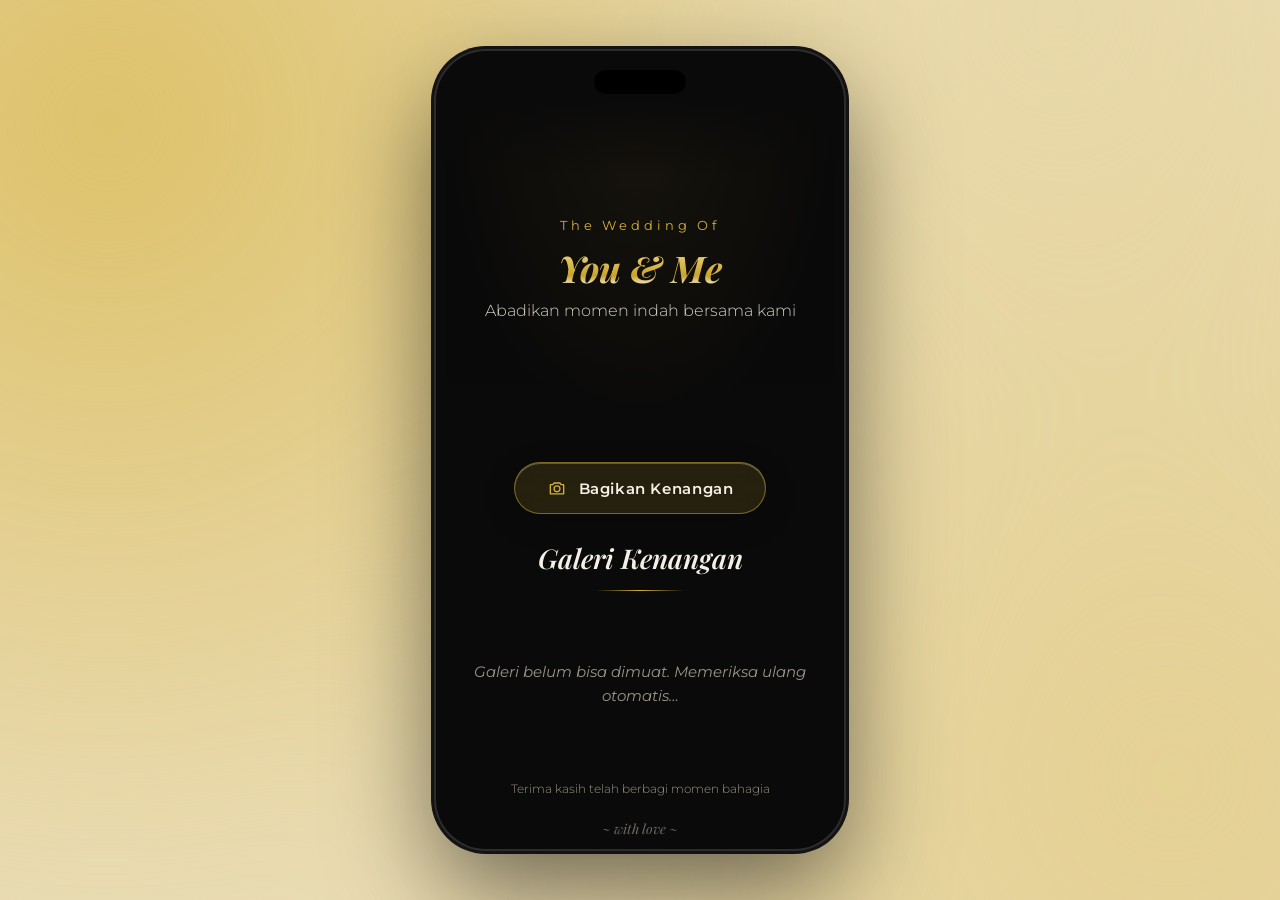
==== commit 75a7e00a: "Update index.html" ====
--- a/index.html
+++ b/index.html
@@ -154,7 +154,7 @@
 <p class="msg" id="err" hidden>Galeri belum bisa dimuat. Memeriksa ulang otomatis…</p>
 
 <footer>
-  <p class="fc">Terima kasih telah menjadi bagian dari hari bahagia kami</p>
+  <p class="fc">Terima kasih telah berbagi momen bahagia</p>
   <a class="adm" href="admin.html">~ with love ~</a>
 </footer>
 </div>
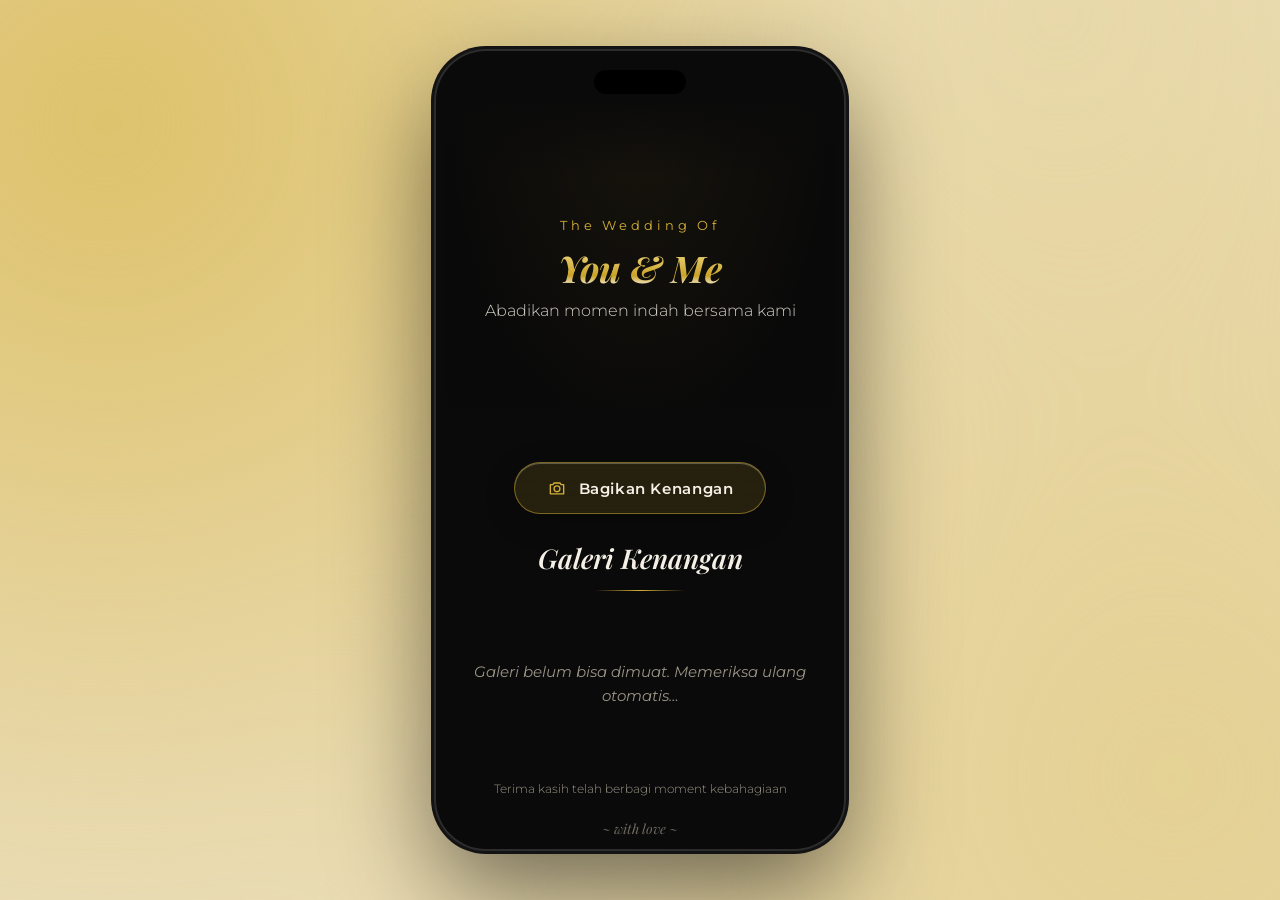
==== commit bf69d9fe: "Update index.html" ====
--- a/index.html
+++ b/index.html
@@ -154,7 +154,7 @@
 <p class="msg" id="err" hidden>Galeri belum bisa dimuat. Memeriksa ulang otomatis…</p>
 
 <footer>
-  <p class="fc">Terima kasih telah berbagi momen bahagia</p>
+  <p class="fc">Terima kasih telah berbagi moment kebahagiaan</p>
   <a class="adm" href="admin.html">~ with love ~</a>
 </footer>
 </div>
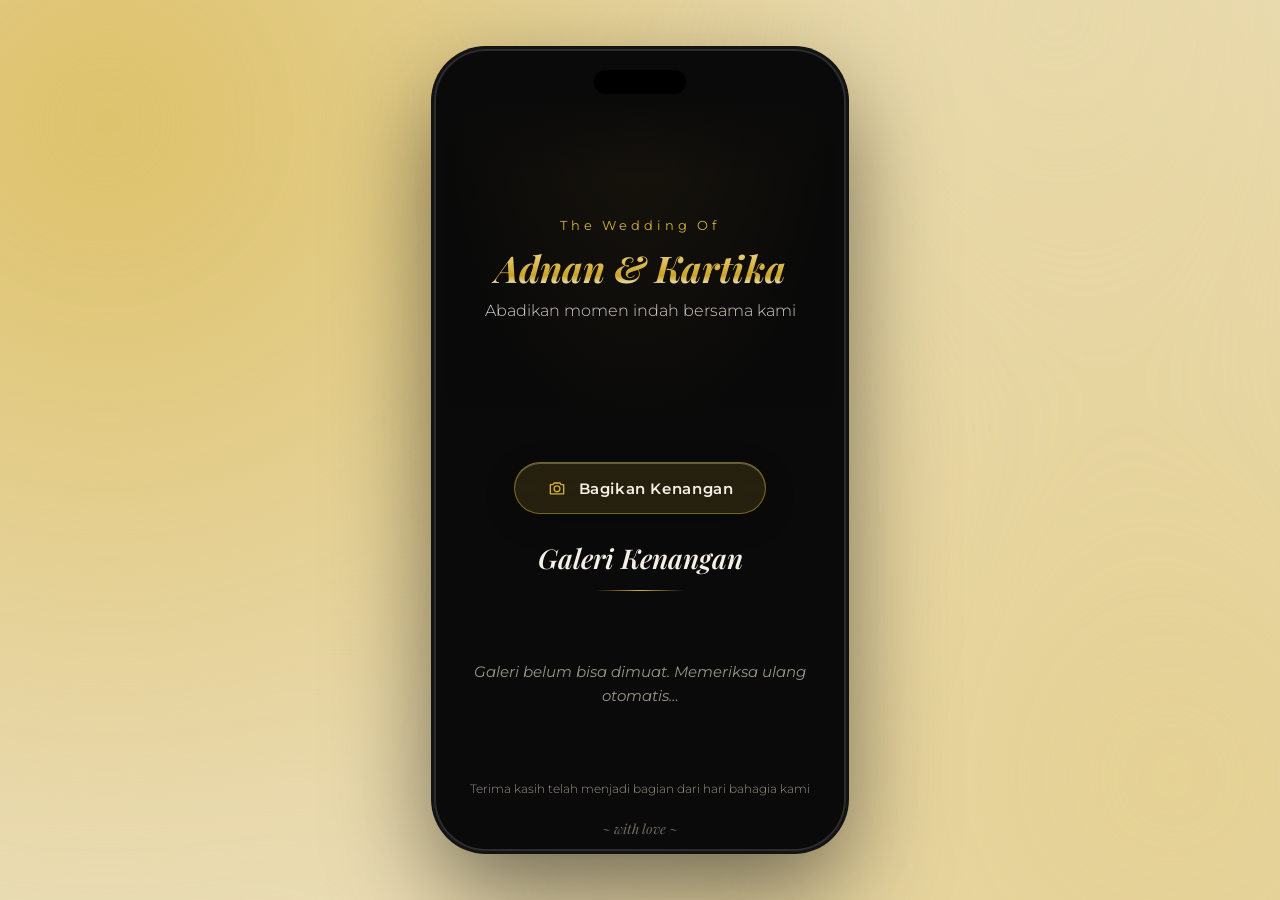
==== commit 3a082d09: "Update index.html" ====
--- a/index.html
+++ b/index.html
@@ -6,8 +6,21 @@
 <title>Galeri Kenangan</title>
 <link href="https://fonts.googleapis.com/css2?family=Playfair+Display:ital,wght@0,400;0,600;1,500;1,700&family=Montserrat:wght@300;400;600&display=swap" rel="stylesheet">
 <link rel="stylesheet" href="shared.css">
-<script>/* penanda mode pratinjau (iframe admin) dipasang sebelum render agar tidak ada lonjakan layout */
-if(location.hash==='#preview'&&parent!==window)document.documentElement.className='pv';</script>
+<script>/* Mode tampilan dipasang sebelum render (tanpa lonjakan layout):
+   pv = pratinjau di admin | fr = bingkai HP di tablet/desktop | sc = layar sempit atau HP landscape: layout portrait yang sama, hanya diperbesar */
+(function(){
+  var d=document.documentElement;
+  if(location.hash==='#preview'&&parent!==window){d.className='pv';return}
+  function pad(s){var p=document.createElement('div');p.style.cssText='position:fixed;visibility:hidden;pointer-events:none;padding-'+s+':env(safe-area-inset-'+s+',0px)';
+    d.appendChild(p);var v=parseFloat(getComputedStyle(p)['padding'+s[0].toUpperCase()+s.slice(1)])||0;d.removeChild(p);return v} // inset notch (px layar)
+  function fit(){
+    var w=innerWidth,h=innerHeight,fine=matchMedia('(pointer:fine)').matches,fr=w>=700&&(h>=560||fine),sc=!fr&&w>430;
+    d.classList.toggle('fr',fr);d.classList.toggle('sc',sc);
+    if(sc){var l=pad('left'),r=pad('right'),z=(w-l-r)/390; // z = skala; lebar konten selalu 390px
+      d.style.setProperty('--z',z);d.style.setProperty('--sl',l/z+'px');d.style.setProperty('--sr',r/z+'px')}
+  }
+  fit();addEventListener('resize',fit);addEventListener('orientationchange',function(){setTimeout(fit,300)});
+})();</script>
 <style>
 .in>*{animation:up 1.3s cubic-bezier(.2,.7,.2,1) backwards}
 .in>:nth-child(2){animation-delay:.25s}.in>:nth-child(3){animation-delay:.5s}
@@ -78,7 +91,7 @@
 .mask.on .win{transform:none}
 .bar{display:flex;justify-content:space-between;align-items:center;margin-bottom:10px}
 .bar b{font:italic 600 1.1rem 'Playfair Display',serif;color:var(--gold)}
-.view{--ar:.75;position:relative;overflow:hidden;margin:auto;width:min(100%,calc((100dvh - 350px)*var(--ar)));aspect-ratio:var(--ar);background:#000;border-radius:14px;transition:width .5s,aspect-ratio .5s}
+.view{--ar:.75;position:relative;overflow:hidden;margin:auto;width:min(100%,max(220px,calc((100dvh - 350px)*var(--ar))));aspect-ratio:var(--ar);background:#000;border-radius:14px;transition:width .5s,aspect-ratio .5s}
 .view.ls{--ar:1.3333}
 .view video,.view img{position:absolute;inset:0;width:100%;height:100%;object-fit:cover}
 .mir{transform:scaleX(-1)}
@@ -113,18 +126,25 @@
 /* Pratinjau di admin: layar 390px tanpa scrollbar, jarak atas sama dengan bingkai HP (ruang notch) */
 html.pv{--top:40px;scrollbar-width:none}
 html.pv::-webkit-scrollbar{display:none}
-/* Tampilan default = layar HP. Di tablet/desktop tampil dalam bingkai HP di tengah layar.
-   Layar HP di dalam bingkai = 390 x 780 px, identik dengan iframe pratinjau di halaman admin */
-@media(min-width:700px) and (min-height:560px){
-html{background:var(--ob2);--top:40px}
-body{height:100dvh;overflow:hidden;display:grid;place-items:center;background:transparent}
-body::before{content:'';position:fixed;inset:-15%;z-index:-1;pointer-events:none;background:radial-gradient(circle at 18% 22%,color-mix(in srgb,var(--ac) 70%,var(--ob)),transparent 48%),radial-gradient(circle at 82% 78%,color-mix(in srgb,var(--ac) 45%,var(--ob)),transparent 52%),radial-gradient(circle at 75% 12%,color-mix(in srgb,var(--ac) 30%,var(--ob)),transparent 42%);filter:blur(55px)}
-.phone{position:relative;width:408px;height:min(798px,94dvh);padding:9px;border-radius:50px;background:#0a0a0a;box-shadow:0 0 0 2px #2c2c2c,0 0 0 5px #131313,0 40px 100px #0008;transform:translateZ(0)}
-.phone::after{content:'';position:absolute;top:19px;left:50%;width:92px;height:24px;margin-left:-46px;border-radius:14px;background:#000;z-index:80;pointer-events:none}
-.scr{height:100%;overflow-y:auto;overflow-x:hidden;border-radius:42px;background:var(--bg);scrollbar-width:none}
-.scr::-webkit-scrollbar{display:none}
-.mask,.lb{inset:9px;border-radius:42px}
-}
+/* ===== Mode tampilan (kelas dipasang skrip di <head>) =====
+   Default (tanpa kelas) = layar HP portrait.
+   html.fr (tablet/desktop): bingkai HP di tengah layar. Layar HP di dalam bingkai = 390 x 780 px, identik dengan iframe pratinjau admin.
+   html.sc (HP landscape / jendela sempit): layout portrait yang SAMA persis (lebar konten selalu 390px), lalu diskalakan sebesar --z
+   agar selebar layar. Header, grid, dan teks tidak berubah susunan, hanya lebih besar. */
+html.fr{background:var(--ob2);--top:40px}
+html.fr body{height:100dvh;overflow:hidden;display:grid;place-items:center;background:transparent}
+html.fr body::before{content:'';position:fixed;inset:-15%;z-index:-1;pointer-events:none;background:radial-gradient(circle at 18% 22%,color-mix(in srgb,var(--ac) 70%,var(--ob)),transparent 48%),radial-gradient(circle at 82% 78%,color-mix(in srgb,var(--ac) 45%,var(--ob)),transparent 52%),radial-gradient(circle at 75% 12%,color-mix(in srgb,var(--ac) 30%,var(--ob)),transparent 42%);filter:blur(55px)}
+html.fr .phone{position:relative;width:408px;height:min(798px,94dvh);padding:9px;border-radius:50px;background:#0a0a0a;box-shadow:0 0 0 2px #2c2c2c,0 0 0 5px #131313,0 40px 100px #0008;transform:translateZ(0)}
+html.fr .phone::after{content:'';position:absolute;top:19px;left:50%;width:92px;height:24px;margin-left:-46px;border-radius:14px;background:#000;z-index:80;pointer-events:none}
+html.fr .scr{height:100%;overflow-y:auto;overflow-x:hidden;border-radius:42px;background:var(--bg);scrollbar-width:none}
+html.fr .scr::-webkit-scrollbar{display:none}
+html.fr .mask,html.fr .lb{inset:9px;border-radius:42px}
+html.sc,html.sc body{height:100%;overflow:hidden}
+html.sc .phone{position:relative;width:calc(100vw / var(--z,1));height:calc(100dvh / var(--z,1));transform:scale(var(--z,1));transform-origin:0 0}
+html.sc .scr{height:100%;overflow-y:auto;overflow-x:hidden;padding:0 var(--sr,0px) 0 var(--sl,0px);background:var(--bg);scrollbar-width:none}
+html.sc .scr::-webkit-scrollbar{display:none}
+/* penampil foto & kamera memakai ukuran layar asli (kebalikan skala), supaya foto tampil pas di layar landscape */
+html.sc .lb,html.sc .mask{inset:auto;left:0;top:0;width:calc(100% * var(--z,1));height:calc(100% * var(--z,1));transform:scale(calc(1 / var(--z,1)));transform-origin:0 0}
 </style>
 </head>
 <body>
@@ -134,7 +154,7 @@
   <i class="sp" id="sp1"></i>
   <div class="in">
     <p class="eb" data-k="eyebrow">The Wedding Of</p>
-    <h1 data-k="title">You &amp; Me</h1>
+    <h1 data-k="title">Adnan &amp; Kartika</h1>
     <p class="sub" data-k="sub">Abadikan momen indah bersama kami</p>
   </div>
   <i class="sp" id="sp2"></i>
@@ -154,7 +174,7 @@
 <p class="msg" id="err" hidden>Galeri belum bisa dimuat. Memeriksa ulang otomatis…</p>
 
 <footer>
-  <p class="fc">Terima kasih telah berbagi moment kebahagiaan</p>
+  <p class="fc">Terima kasih telah menjadi bagian dari hari bahagia kami</p>
   <a class="adm" href="admin.html">~ with love ~</a>
 </footer>
 </div>
@@ -182,10 +202,9 @@
   </div>
 </div>
 
-<div class="lb" id="lb">
-  <div class="stg" id="stg"><img class="sl" id="lp" alt=""><img class="sl" id="li" alt="Foto kenangan"><img class="sl" id="ln" alt=""></div>
+<div class="lb" id="lb" role="dialog" aria-modal="true" aria-label="Foto kenangan">
+  <div class="stg" id="stg"></div><!-- 3 slide (nama, foto, pesan) dibangun oleh shared.js -->
   <button class="x" aria-label="Tutup">✕</button>
-  <div class="lc" id="lc"><b></b><span></span></div>
 </div>
 <div class="toast" id="toast" role="status" aria-live="polite"></div>
 </div>
@@ -196,6 +215,9 @@
 let first=true,order=[],st=null,face='environment',land=false,grid=false,tm=0,shot=null,busy=false,pu='';
 const PV=location.hash==='#preview'&&parent!==window; // dipakai sebagai pratinjau di halaman admin
 let PVBG='';
+// slideshow otomatis tiap 4 detik, berputar dari foto terakhir ke pertama (di admin tetap manual).
+// Pengguna yang mengaktifkan "kurangi gerakan" di sistemnya tidak mendapat geser otomatis, tetapi tetap bisa menggeser sendiri.
+LB.loop=true;LB.auto=!matchMedia('(prefers-reduced-motion:reduce)').matches;
 if(PV)document.querySelector('.adm').onclick=e=>{e.preventDefault();toast('Ini pratinjau halaman tamu.')};
 if(!PV){try{const c=JSON.parse(localStorage.getItem('cfg'));if(c)applyCfg(c)}catch(e){}}
 else{
